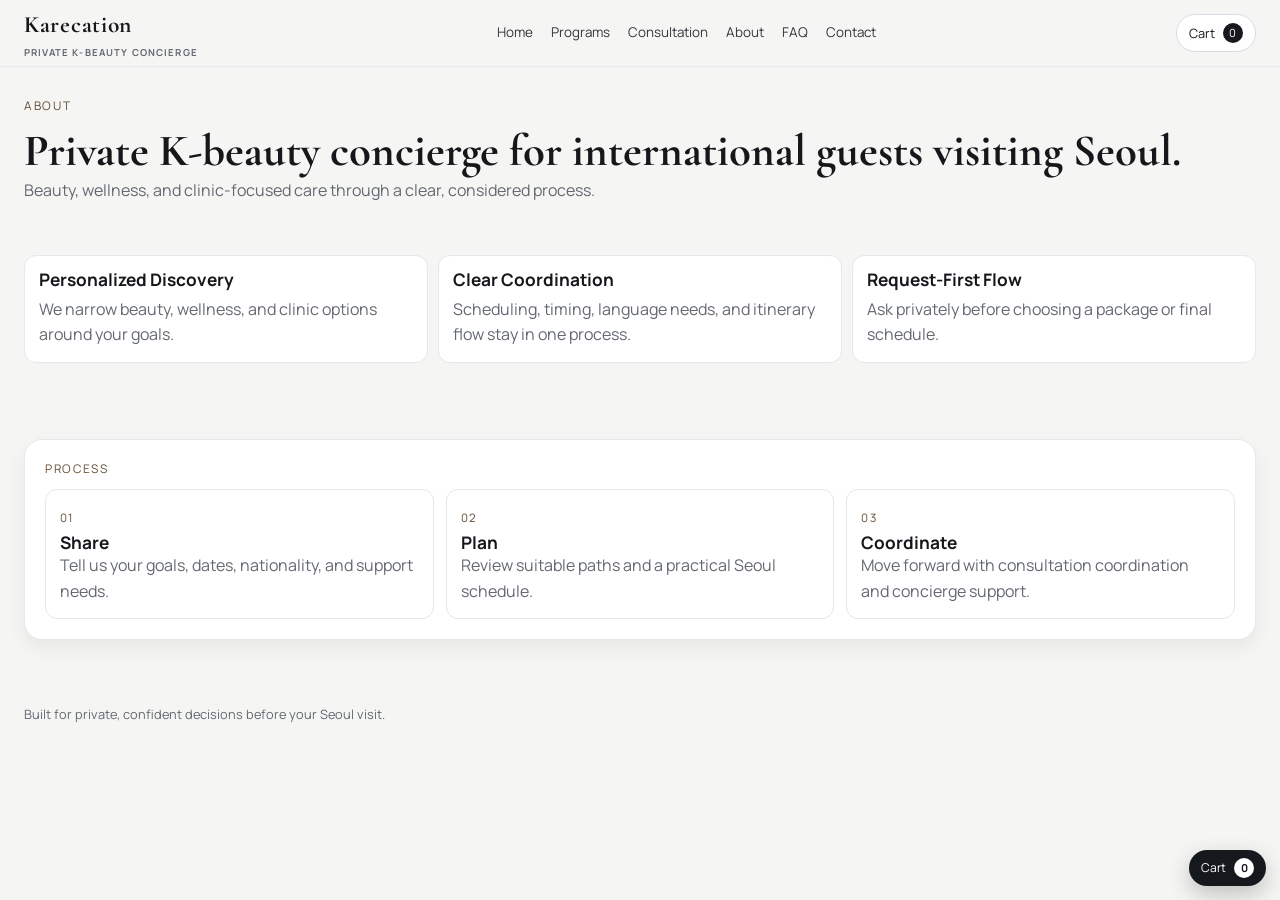
==== about.html @ 0012099a "Add files via upload" ====
<!DOCTYPE html>
<html lang="en">
<head>
  <meta charset="UTF-8">
  <meta name="viewport" content="width=device-width, initial-scale=1.0, viewport-fit=cover">
  <title>About | Karecation</title>
  <meta name="description" content="How Karecation coordinates private K-beauty care for international guests visiting Seoul.">
  <link rel="stylesheet" href="style.css">
  <script src="script.js" defer></script>
</head>
<body data-page="about">
  <header class="site-header">
    <div class="container nav-row">
      <a class="brand" href="index.html">Karecation<small>Private K-beauty concierge</small></a>
      <nav class="main-nav" aria-label="Main">
        <a data-page="home" href="index.html">Home</a>
        <a data-page="programs" href="programs.html">Programs</a>
        <a data-page="booking" href="booking.html">Consultation</a>
        <a data-page="about" href="about.html">About</a>
        <a data-page="faq" href="faq.html">FAQ</a>
        <a data-page="contact" href="contact.html">Contact</a>
      </nav>
      <a class="cart-entry" href="cart.html">Cart <span class="cart-count" data-cart-count>0</span></a>
    </div>
  </header>

  <main>
    <section class="page-hero">
      <div class="container">
        <p class="eyebrow">About</p>
        <h1>Private K-beauty concierge for international guests visiting Seoul.</h1>
        <p class="lead">Beauty, wellness, and clinic-focused care through a clear, considered process.</p>
      </div>
    </section>

    <section class="section-sm">
      <div class="container info-grid">
        <article class="info-card"><h3 id="aboutCard1Title">Personalized Discovery</h3><p class="muted" id="aboutCard1Text" style="margin-top:6px;">We narrow beauty, wellness, and clinic options around your goals.</p></article>
        <article class="info-card"><h3 id="aboutCard2Title">Clear Coordination</h3><p class="muted" id="aboutCard2Text" style="margin-top:6px;">Scheduling, timing, language needs, and itinerary flow stay in one process.</p></article>
        <article class="info-card"><h3 id="aboutCard3Title">Request-First Flow</h3><p class="muted" id="aboutCard3Text" style="margin-top:6px;">Ask privately before choosing a package or final schedule.</p></article>
      </div>
    </section>

    <section class="section-sm">
      <div class="container card card-inner">
        <p class="eyebrow" id="aboutFlowEyebrow">Process</p>
        <div class="step-grid">
          <article class="step"><span class="step-index">01</span><h3 id="aboutStep1Title">Share</h3><p class="muted" id="aboutStep1Text">Tell us your goals, dates, nationality, and support needs.</p></article>
          <article class="step"><span class="step-index">02</span><h3 id="aboutStep2Title">Plan</h3><p class="muted" id="aboutStep2Text">Review suitable paths and a practical Seoul schedule.</p></article>
          <article class="step"><span class="step-index">03</span><h3 id="aboutStep3Title">Coordinate</h3><p class="muted" id="aboutStep3Text">Move forward with consultation coordination and concierge support.</p></article>
        </div>
      </div>
    </section>
  </main>

  <footer class="site-footer">
    <div class="container">Built for private, confident decisions before your Seoul visit.</div>
  </footer>

  <a class="floating-cart" href="cart.html">Cart <strong data-cart-count>0</strong></a>
  <div class="container"><p id="globalFlash" class="status-message"></p></div>
</body>
</html>
---- style.css ----
﻿
@import url("https://fonts.googleapis.com/css2?family=Cormorant+Garamond:wght@600;700&family=Manrope:wght@400;500;600;700&display=swap");

:root {
  --bg: #f5f5f3;
  --surface: #ffffff;
  --surface-soft: #fbfbfa;
  --text: #15171b;
  --muted: #636871;
  --line: #e5e7ea;
  --accent: #7f684b;
  --accent-strong: #634d34;
  --success: #2f6a52;
  --danger: #9d4545;
  --radius-lg: 18px;
  --radius-md: 12px;
  --radius-sm: 9px;
  --shadow-sm: 0 8px 20px rgba(18, 20, 24, 0.06);
  --site-max-width: 1480px;
  --site-gutter: 24px;
  --max: var(--site-max-width);
}

*,
*::before,
*::after {
  box-sizing: border-box;
}

html,
body {
  margin: 0;
  padding: 0;
}

html {
  -webkit-text-size-adjust: 100%;
  text-size-adjust: 100%;
}

body {
  font-family: "Manrope", "Segoe UI", sans-serif;
  background: var(--bg);
  color: var(--text);
  line-height: 1.6;
  overflow-x: hidden;
}

a {
  color: inherit;
  text-decoration: none;
  overflow-wrap: anywhere;
}

img {
  display: block;
  width: 100%;
  max-width: 100%;
  height: auto;
}

.container {
  width: min(var(--site-max-width), calc(100% - (var(--site-gutter) * 2)));
  margin-inline: auto;
  min-width: 0;
}

.site-header .container,
.page-hero > .container,
.section > .container,
.section-sm > .container,
.site-footer .container {
  width: min(var(--site-max-width), calc(100% - (var(--site-gutter) * 2)));
}

.section {
  padding: 56px 0;
}

.section-sm {
  padding: 38px 0;
}

.eyebrow {
  margin: 0 0 10px;
  font-size: 0.74rem;
  letter-spacing: 0.14em;
  text-transform: uppercase;
  color: var(--accent-strong);
}

h1,
h2,
h3,
h4 {
  margin: 0;
  line-height: 1.16;
  overflow-wrap: anywhere;
  text-wrap: balance;
}

.display,
h1,
h2 {
  font-family: "Cormorant Garamond", Georgia, serif;
}

h1 {
  font-size: clamp(2rem, 3.5vw, 3rem);
}

h2 {
  font-size: clamp(1.6rem, 2.9vw, 2.4rem);
}

h3 {
  font-size: 1.08rem;
}

p {
  margin: 0;
  overflow-wrap: anywhere;
}

.lead {
  color: var(--muted);
  max-width: 60ch;
}

.microcopy {
  margin: 10px 0 16px;
  color: #3f444d;
  font-size: 0.9rem;
  font-weight: 600;
  max-width: 58ch;
}

.muted {
  color: var(--muted);
}

.card {
  background: var(--surface);
  border: 1px solid var(--line);
  border-radius: var(--radius-lg);
  box-shadow: var(--shadow-sm);
}

.card-inner {
  padding: 20px;
}

.btn {
  display: inline-flex;
  align-items: center;
  justify-content: center;
  min-height: 44px;
  padding: 0 16px;
  border-radius: 999px;
  border: 1px solid transparent;
  font-size: 0.88rem;
  font-weight: 600;
  cursor: pointer;
  transition: transform 0.18s ease, box-shadow 0.18s ease, background-color 0.18s ease;
  touch-action: manipulation;
  -webkit-tap-highlight-color: transparent;
}

.btn:hover {
  transform: translateY(-1px);
}

.btn:disabled {
  opacity: 0.45;
  cursor: not-allowed;
  transform: none;
  box-shadow: none;
}

.btn-primary {
  color: #fff;
  background: linear-gradient(180deg, #856d50, #654f37);
  box-shadow: 0 8px 18px rgba(101, 79, 55, 0.25);
}

.btn-secondary {
  background: #fff;
  border-color: #d6d9de;
  color: #23252a;
}

.btn-ghost {
  background: transparent;
  border-color: #cfd4da;
  color: #424750;
}

.site-header {
  position: sticky;
  top: 0;
  padding-top: env(safe-area-inset-top);
  z-index: 60;
  border-bottom: 1px solid #e6e8eb;
  background: rgba(245, 245, 243, 0.9);
  -webkit-backdrop-filter: blur(10px);
  backdrop-filter: blur(10px);
}

.nav-row {
  min-height: 66px;
  display: flex;
  align-items: center;
  justify-content: space-between;
  gap: 16px;
}

.brand {
  font-family: "Cormorant Garamond", Georgia, serif;
  font-size: 1.46rem;
  font-weight: 700;
  letter-spacing: 0.03em;
}

.brand small {
  display: block;
  margin-top: 1px;
  font-family: "Manrope", sans-serif;
  font-size: 0.6rem;
  letter-spacing: 0.12em;
  text-transform: uppercase;
  color: var(--muted);
}

.main-nav {
  display: flex;
  align-items: center;
  gap: 14px;
  flex-wrap: wrap;
  min-width: 0;
}

.main-nav a {
  font-size: 0.84rem;
  color: #33363d;
  border-bottom: 1px solid transparent;
  padding: 8px 2px;
  white-space: nowrap;
}

.main-nav a:hover,
.main-nav a.active {
  border-color: #9b866f;
}

.language-switcher {
  display: inline-flex;
  align-items: center;
  gap: 2px;
  border: 1px solid #d8dce2;
  border-radius: 999px;
  background: #fff;
  padding: 3px;
}

.language-switcher button {
  min-height: 28px;
  border: 0;
  border-radius: 999px;
  background: transparent;
  color: #4a4f58;
  cursor: pointer;
  font: inherit;
  font-size: 0.72rem;
  font-weight: 700;
  padding: 0 8px;
  white-space: nowrap;
}

.language-switcher button.active {
  background: #17191d;
  color: #fff;
}

.cart-entry {
  display: inline-flex;
  align-items: center;
  gap: 8px;
  border: 1px solid #d8dce2;
  border-radius: 999px;
  padding: 8px 12px;
  background: #fff;
  font-size: 0.8rem;
}

.cart-count {
  min-width: 20px;
  height: 20px;
  border-radius: 999px;
  display: inline-flex;
  align-items: center;
  justify-content: center;
  background: #17191d;
  color: #fff;
  font-size: 0.7rem;
}

.page-hero {
  padding: 30px 0 14px;
}

.hero {
  display: grid;
  grid-template-columns: 1fr;
  gap: 24px;
  align-items: stretch;
}

.hero-copy {
  padding: 24px;
  display: flex;
  flex-direction: column;
  justify-content: center;
}

.hero-copy h1 {
  margin-bottom: 10px;
  max-width: 15ch;
}

.hero-copy .lead {
  margin-bottom: 18px;
  max-width: 38ch;
}

.hero-media {
  border-radius: var(--radius-lg);
  overflow: hidden;
  min-height: 300px;
  border: 1px solid var(--line);
}

.hero-media img {
  height: 100%;
  object-fit: cover;
}

.hero-package {
  min-height: 360px;
  padding: 0;
  overflow: hidden;
  display: grid;
  align-content: start;
}

.home-hero-section {
  padding-top: 30px;
}

.hero-wide-container {
  width: 100%;
  margin-inline: auto;
  display: grid;
  gap: 18px;
}

.hero-background-card {
  position: relative;
  min-height: 620px;
  border-radius: 28px;
  overflow: hidden;
  border: 1px solid #d9ddd4;
  box-shadow: 0 24px 60px rgba(0, 0, 0, 0.08);
  background: #efede8;
}

.hero-carousel-bg {
  position: absolute;
  inset: 0;
  margin: 0;
}

.all-in-one-carousel {
  border-radius: 0;
  border: 0;
  background: transparent;
  min-height: 100%;
}

.all-in-one-carousel:focus-visible {
  outline: 2px solid #2c3139;
  outline-offset: 2px;
}

.all-in-one-slide {
  position: absolute;
  inset: 0;
  width: 100%;
  height: 100%;
  object-fit: cover;
  display: block;
  opacity: 0;
  transition: opacity 450ms ease;
  pointer-events: none;
}

.all-in-one-slide.is-active {
  opacity: 1;
}

.hero-bg-overlay {
  position: absolute;
  inset: 0;
  z-index: 1;
  background: linear-gradient(90deg, rgba(20, 16, 12, 0.62) 0%, rgba(20, 16, 12, 0.42) 42%, rgba(20, 16, 12, 0.08) 100%);
}

.hero-overlay-content {
  position: relative;
  z-index: 2;
  min-height: 620px;
  max-width: 600px;
  padding: 72px;
  display: flex;
  flex-direction: column;
  justify-content: center;
  gap: 10px;
}

.hero-overlay-content .eyebrow,
.hero-overlay-content .hero-package-price,
.hero-overlay-content .muted,
.hero-overlay-content .hero-package-note {
  color: rgba(255, 255, 255, 0.9);
}

.hero-overlay-content .eyebrow {
  font-size: clamp(0.82rem, 1.2vw, 0.9rem);
  margin-bottom: 12px;
}

.hero-overlay-content .hero-package-title {
  color: #fff;
  font-size: clamp(3.2rem, 5vw, 5.8rem);
  max-width: 12ch;
  line-height: 0.98;
}

.hero-overlay-content .hero-package-price {
  font-size: clamp(1.35rem, 2.1vw, 1.5rem);
  font-weight: 700;
  letter-spacing: 0.01em;
}

.hero-overlay-content #allInOneCardDescription {
  font-size: clamp(1.05rem, 1.5vw, 1.18rem);
  line-height: 1.62;
}

.hero-overlay-content .hero-package-note {
  font-size: clamp(0.92rem, 1.2vw, 1rem);
}

.hero-overlay-content .home-package-cta {
  margin-top: 32px;
}

.hero-overlay-content .home-package-cta .btn {
  width: auto;
  min-width: 250px;
  max-width: 300px;
  min-height: 54px;
  padding: 16px 36px;
  font-size: 1rem;
  margin-left: 32px;
}

.hero-package-title {
  font-family: "Cormorant Garamond", Georgia, serif;
  font-size: clamp(1.5rem, 2.4vw, 2rem);
}

.hero-package-price {
  font-size: 1.05rem;
  font-weight: 700;
  color: #2b2f36;
}

.hero-package-note {
  margin: 0;
  font-size: 0.8rem;
  color: #4e535d;
}

.allinone-builder {
  border-top: 1px solid var(--line);
  padding: 18px 22px 22px;
  background: var(--surface-soft);
  scroll-margin-top: 96px;
}

.allinone-builder-card {
  border-top: 0;
  border-radius: 18px;
  border: 1px solid var(--line);
  box-shadow: var(--shadow-sm);
}

.allinone-builder-head {
  display: grid;
  gap: 8px;
  margin-bottom: 10px;
}

.allinone-builder-head h4 {
  font-size: 1.05rem;
}

.allinone-counter {
  font-size: 0.8rem;
  font-weight: 700;
  color: #4f5560;
}

.allinone-pricing {
  border: 1px solid var(--line);
  border-radius: 10px;
  background: #fff;
  padding: 10px 11px;
  display: grid;
  gap: 4px;
}

.allinone-pricing p {
  display: flex;
  justify-content: space-between;
  gap: 8px;
  font-size: 0.8rem;
  color: #3f444d;
}

.allinone-pricing p strong {
  color: #23262d;
  font-weight: 700;
}

.allinone-ready {
  font-size: 0.8rem;
  color: var(--success);
  font-weight: 600;
}

.allinone-group {
  margin: 12px 0;
}

.allinone-group-label {
  margin: 0 0 8px;
  font-size: 0.78rem;
  letter-spacing: 0.08em;
  text-transform: uppercase;
  color: #5f4c34;
}

.allinone-options {
  display: grid;
  gap: 8px;
}

.allinone-option {
  width: 100%;
  text-align: left;
  border: 1px solid #d8dde4;
  border-radius: 11px;
  background: #fff;
  color: inherit;
  padding: 10px 11px;
  cursor: pointer;
  display: grid;
  gap: 4px;
  transition: border-color 0.18s ease, box-shadow 0.18s ease, background-color 0.18s ease;
}

.allinone-option strong {
  font-size: 0.88rem;
}

.allinone-option span {
  font-size: 0.78rem;
  color: var(--muted);
}

.allinone-option.is-selected {
  border-color: #8f7a5f;
  background: #fcfaf7;
  box-shadow: inset 0 0 0 1px rgba(143, 122, 95, 0.12);
}

.product-section {
  padding-top: 18px;
}

.section-head {
  display: flex;
  justify-content: space-between;
  align-items: end;
  gap: 16px;
  margin-bottom: 14px;
}

.stat-row {
  display: grid;
  grid-template-columns: repeat(3, minmax(0, 1fr));
  gap: 10px;
}

.stat {
  border: 1px solid var(--line);
  border-radius: var(--radius-sm);
  padding: 10px;
  background: var(--surface-soft);
}
.stat strong {
  display: block;
  font-size: 0.82rem;
}

.stat span {
  color: var(--muted);
  font-size: 0.75rem;
}

.step-grid {
  display: grid;
  grid-template-columns: repeat(3, minmax(0, 1fr));
  gap: 12px;
  width: 100%;
}

.step-grid-4 {
  grid-template-columns: repeat(4, minmax(0, 1fr));
}

.pain-grid {
  display: grid;
  grid-template-columns: repeat(3, minmax(0, 1fr));
  gap: 12px;
}

.section-title {
  max-width: 980px;
  margin-bottom: 14px;
}

.section-contrast {
  background: #ecece8;
  border-top: 1px solid #e1e2df;
  border-bottom: 1px solid #e1e2df;
}

.step {
  border: 1px solid var(--line);
  border-radius: var(--radius-md);
  background: #fff;
  padding: 14px;
}

.step-index {
  display: inline-block;
  font-size: 0.72rem;
  color: var(--accent-strong);
  letter-spacing: 0.12em;
  text-transform: uppercase;
  margin-bottom: 6px;
}

.grid-programs {
  display: grid;
  grid-template-columns: repeat(3, minmax(0, 1fr));
  gap: 14px;
  width: 100%;
}

.program-grid {
  width: 100%;
}

.split-2 {
  display: grid;
  grid-template-columns: repeat(2, minmax(0, 1fr));
  gap: 12px;
}

.program-card {
  border: 1px solid var(--line);
  border-radius: var(--radius-lg);
  background: #fff;
  overflow: hidden;
  display: flex;
  flex-direction: column;
}

.program-card-image {
  aspect-ratio: 16 / 10;
  overflow: hidden;
  border-bottom: 1px solid var(--line);
}

.program-card-image img {
  height: 100%;
  object-fit: cover;
}

.program-card-body {
  padding: 14px;
  display: flex;
  flex: 1;
  flex-direction: column;
}

.program-meta {
  display: flex;
  gap: 8px;
  flex-wrap: wrap;
  margin-bottom: 8px;
}

.badge {
  border: 1px solid #d9dde3;
  border-radius: 999px;
  padding: 3px 9px;
  font-size: 0.7rem;
  color: #4e5460;
  background: #fafafa;
}

.program-title {
  font-size: 1.02rem;
  margin-bottom: 6px;
}

.program-desc {
  color: var(--muted);
  font-size: 0.84rem;
  min-height: 1.4em;
}

.program-price {
  margin: 12px 0;
  display: flex;
  justify-content: space-between;
  align-items: baseline;
}

.program-price strong {
  font-size: 1rem;
}

.program-price span {
  color: var(--muted);
  font-size: 0.79rem;
}

body[data-page="programs"] .program-price strong {
  display: none;
}

.program-actions {
  display: flex;
  gap: 8px;
  margin-top: auto;
}

.program-actions .btn {
  flex: 1;
  min-height: 42px;
  font-size: 0.8rem;
}

.filter-toolbar {
  display: grid;
  gap: 10px;
  margin-bottom: 16px;
}

.chip-group {
  display: flex;
  flex-wrap: wrap;
  gap: 8px;
}

.chip {
  border: 1px solid #d5dae1;
  background: #fff;
  border-radius: 999px;
  padding: 7px 12px;
  font-size: 0.78rem;
  cursor: pointer;
}

.chip.active {
  border-color: #8f7a5f;
  color: #6d5538;
}

.toolbar-row {
  display: flex;
  flex-wrap: wrap;
  gap: 8px;
}

input,
select,
textarea {
  width: 100%;
  min-height: 40px;
  border: 1px solid #d5dae1;
  border-radius: 10px;
  padding: 8px 10px;
  font: inherit;
  font-size: 16px;
  color: inherit;
  background: #fff;
}

textarea {
  min-height: 110px;
  resize: vertical;
}

.search {
  max-width: 260px;
}

.pdp-grid {
  display: grid;
  grid-template-columns: 1fr 1fr;
  gap: 16px;
}

.pdp-media {
  border: 1px solid var(--line);
  border-radius: var(--radius-lg);
  overflow: hidden;
  min-height: 320px;
}

.pdp-media img {
  height: 100%;
  object-fit: cover;
}

.pdp-info {
  padding: 6px 0;
}

.pdp-info h1 {
  margin: 4px 0 8px;
}

.pdp-price {
  font-size: 1.8rem;
  margin: 12px 0;
}

.key-facts {
  display: grid;
  grid-template-columns: repeat(3, minmax(0, 1fr));
  gap: 8px;
  margin: 10px 0 14px;
}

.key-fact {
  border: 1px solid var(--line);
  border-radius: 10px;
  padding: 8px;
  background: #fff;
}

.key-fact strong {
  display: block;
  font-size: 0.68rem;
  text-transform: uppercase;
  letter-spacing: 0.08em;
  color: #6a5438;
}

.key-fact span {
  font-size: 0.82rem;
}

.list-stack {
  display: grid;
  gap: 8px;
}

.list-item {
  border: 1px solid var(--line);
  border-radius: 10px;
  padding: 10px;
  background: #fff;
}

.sticky-cta {
  position: sticky;
  bottom: 12px;
  z-index: 40;
  margin-top: 16px;
  border: 1px solid #d5dae1;
  border-radius: 12px;
  background: rgba(255, 255, 255, 0.95);
  padding: 10px;
  display: flex;
  justify-content: space-between;
  align-items: center;
  gap: 10px;
}

.sticky-cta strong {
  font-size: 1.15rem;
}
.cart-layout {
  display: grid;
  grid-template-columns: 1.5fr 1fr;
  gap: 14px;
  width: 100%;
}

.cart-items {
  display: grid;
  gap: 10px;
}

.cart-item {
  border: 1px solid var(--line);
  border-radius: 12px;
  background: #fff;
  padding: 12px;
}

.cart-head {
  display: flex;
  justify-content: space-between;
  gap: 10px;
  align-items: flex-start;
}

.cart-head h3 {
  font-size: 1rem;
}

.cart-controls {
  display: grid;
  grid-template-columns: repeat(2, minmax(0, 1fr));
  gap: 8px;
  margin-top: 10px;
}

.option-list {
  margin-top: 8px;
  display: flex;
  flex-wrap: wrap;
  gap: 6px;
}

.option {
  display: inline-flex;
  align-items: center;
  gap: 6px;
  border: 1px solid #d8dde3;
  border-radius: 999px;
  padding: 4px 10px;
  font-size: 0.74rem;
  background: #fff;
}

.option input {
  width: 13px;
  height: 13px;
  margin: 0;
}

.summary-card {
  position: sticky;
  top: 82px;
  align-self: start;
  border: 1px solid var(--line);
  border-radius: 12px;
  background: #fff;
  padding: 14px;
}

.total-row {
  display: flex;
  justify-content: space-between;
  gap: 8px;
  margin: 8px 0;
  font-size: 0.85rem;
}

.total-row strong {
  font-size: 0.96rem;
}

.payment-note {
  font-size: 0.78rem;
  margin: 8px 0 0;
}

.booking-grid {
  display: grid;
  grid-template-columns: 1.2fr 1fr;
  gap: 14px;
  width: 100%;
}

.booking-layout {
  width: 100%;
}

.form-card {
  border: 1px solid var(--line);
  border-radius: 12px;
  background: #fff;
  padding: 16px;
}

.payment-cta-wrap {
  margin-top: 14px;
}

.payment-cta-card {
  display: grid;
  gap: 10px;
}

.payment-cta-actions {
  display: flex;
  flex-wrap: wrap;
  gap: 10px;
}

.payment-cta-actions .btn {
  flex: 1 1 260px;
  min-height: 44px;
}

.field-grid {
  display: grid;
  grid-template-columns: repeat(2, minmax(0, 1fr));
  gap: 8px;
}

label {
  font-size: 0.8rem;
  color: #474c56;
  display: grid;
  gap: 5px;
}

.status-message {
  margin-top: 8px;
  min-height: 1.1em;
  font-size: 0.82rem;
  color: var(--muted);
}

.status-message.success {
  color: var(--success);
}

.status-message.error {
  color: var(--danger);
}

.faq-list {
  display: grid;
  gap: 8px;
}

.compact-faq .faq-list {
  max-width: 1080px;
  margin-inline: auto;
}

.faq-item {
  border: 1px solid var(--line);
  border-radius: 10px;
  background: #fff;
  padding: 10px;
}

.faq-item summary {
  cursor: pointer;
  font-weight: 600;
  font-size: 0.9rem;
  list-style: none;
}

.faq-item summary::-webkit-details-marker {
  display: none;
}

.faq-item p {
  margin-top: 6px;
  color: var(--muted);
  font-size: 0.84rem;
}

.info-grid {
  display: grid;
  grid-template-columns: repeat(3, minmax(0, 1fr));
  gap: 10px;
  width: 100%;
}

.info-card {
  border: 1px solid var(--line);
  border-radius: 12px;
  background: #fff;
  padding: 14px;
}

.contact-channels-section {
  padding-top: 6px;
}

.contact-channels-head {
  margin-bottom: 16px;
  max-width: 64ch;
}

.contact-channels-head h2 {
  margin-bottom: 8px;
}

.contact-channels-head .lead {
  margin-bottom: 4px;
}

.contact-channel-grid {
  display: grid;
  grid-template-columns: repeat(3, minmax(0, 1fr));
  gap: 12px;
}

.contact-channel-card {
  border: 1px solid var(--line);
  border-radius: var(--radius-lg);
  background: #fff;
  padding: 16px;
  display: grid;
  gap: 12px;
  box-shadow: var(--shadow-sm);
}

.contact-channel-head h3 {
  font-size: 1rem;
}

.contact-channel-address {
  margin-top: 4px;
  font-size: 0.82rem;
  color: var(--muted);
}

.channel-qr-shell {
  margin: 0;
  border: 1px solid var(--line);
  border-radius: 12px;
  background: #fff;
  padding: 12px;
  display: grid;
  place-items: center;
  min-height: 188px;
}

.channel-qr-shell img {
  width: 100%;
  max-width: 220px;
  height: auto;
  object-fit: contain;
  display: block;
  margin: 0 auto;
  image-rendering: -webkit-optimize-contrast;
  image-rendering: crisp-edges;
}

.channel-qr-missing {
  display: none;
  text-align: center;
  font-size: 0.78rem;
  color: var(--muted);
}

.channel-qr-shell.is-missing .channel-qr-missing {
  display: block;
}

.contact-channel-link {
  display: inline-flex;
  align-items: center;
  min-height: 38px;
  width: fit-content;
  padding: 0 12px;
  border: 1px solid #d6d9de;
  border-radius: 999px;
  background: #fff;
  font-size: 0.78rem;
  font-weight: 600;
}

.contact-channel-link:hover {
  border-color: #bbc1ca;
}

.final-cta {
  padding-bottom: 64px;
}

.final-cta-inner {
  display: flex;
  justify-content: space-between;
  align-items: center;
  gap: 18px;
  width: 100%;
  padding: 24px;
  border: 1px solid var(--line);
  border-radius: var(--radius-lg);
  background: #15171b;
  color: #fff;
}

.final-cta-inner .eyebrow,
.final-cta-inner .lead {
  color: #d9cab8;
}

.final-cta-inner h2 {
  max-width: 960px;
}

.empty-state {
  border: 1px dashed #cfd5dd;
  border-radius: 12px;
  background: #fff;
  padding: 20px;
  text-align: center;
}

.floating-cart {
  position: fixed;
  right: max(14px, env(safe-area-inset-right));
  bottom: max(14px, calc(env(safe-area-inset-bottom) + 10px));
  z-index: 70;
  display: inline-flex;
  align-items: center;
  gap: 8px;
  border-radius: 999px;
  background: #15181d;
  color: #fff;
  padding: 8px 12px;
  font-size: 0.76rem;
  box-shadow: 0 8px 22px rgba(0, 0, 0, 0.22);
}

.floating-cart strong {
  min-width: 20px;
  height: 20px;
  border-radius: 999px;
  background: #fff;
  color: #13161a;
  display: inline-flex;
  align-items: center;
  justify-content: center;
  font-size: 0.68rem;
}

.site-footer {
  padding: 26px 0 38px;
  color: var(--muted);
  font-size: 0.8rem;
}

.footer-grid {
  display: grid;
  grid-template-columns: 1.3fr 1fr 1fr;
  gap: 10px;
}

.footer-grid h4 {
  margin-bottom: 6px;
  font-size: 0.72rem;
  text-transform: uppercase;
  letter-spacing: 0.1em;
  color: #343942;
}

.footer-links {
  display: grid;
  gap: 4px;
}

@media (max-width: 920px) {
  body {
    padding-bottom: 76px;
  }

  .hero,
  .pdp-grid,
  .split-2,
  .cart-layout,
  .booking-grid,
  .grid-programs,
  .step-grid,
  .step-grid-4,
  .pain-grid,
  .info-grid,
  .footer-grid {
    grid-template-columns: 1fr;
  }

  .final-cta-inner {
    align-items: flex-start;
    flex-direction: column;
  }

  .section-head {
    align-items: flex-start;
    flex-direction: column;
  }

  .summary-card {
    position: static;
  }

  .field-grid,
  .cart-controls,
  .stat-row,
  .key-facts {
    grid-template-columns: 1fr;
  }

  .main-nav {
    width: 100%;
    order: 3;
    overflow-x: auto;
    flex-wrap: nowrap;
    padding-bottom: 3px;
    -webkit-overflow-scrolling: touch;
    scrollbar-width: none;
  }

  .main-nav::-webkit-scrollbar {
    display: none;
  }

  .language-switcher {
    order: 2;
    margin-left: auto;
  }

  .nav-row {
    flex-wrap: wrap;
    padding: 8px 0;
  }

  .program-price {
    align-items: flex-start;
    gap: 4px;
    flex-direction: column;
  }

  .contact-channel-grid {
    grid-template-columns: repeat(2, minmax(0, 1fr));
  }

  .hero-background-card {
    min-height: 600px;
  }

  .hero-overlay-content {
    min-height: 600px;
    padding: 56px 40px;
    max-width: 560px;
  }

  .hero-overlay-content .hero-package-title {
    font-size: clamp(2rem, 6vw, 3rem);
  }
}

@media (max-width: 768px) {
  :root {
    --site-gutter: 16px;
  }

  .hero-overlay-content .hero-package-title {
    font-size: clamp(2.4rem, 12vw, 3.4rem);
    line-height: 1.02;
  }

  .hero-overlay-content .hero-package-price {
    font-size: clamp(1.2rem, 4.5vw, 1.35rem);
  }

  .hero-overlay-content #allInOneCardDescription {
    font-size: clamp(0.98rem, 3.7vw, 1.08rem);
  }

  .hero-overlay-content .hero-package-note {
    font-size: clamp(0.86rem, 3.2vw, 0.95rem);
  }

  .hero-overlay-content .home-package-cta .btn {
    min-width: 220px;
    max-width: 280px;
    min-height: 50px;
    padding: 14px 28px;
    margin-left: 0;
  }
}

@media (max-width: 640px) {
  .section {
    padding: 42px 0;
  }

  .section-sm {
    padding: 28px 0;
  }

  .page-hero {
    padding: 22px 0 10px;
  }

  .brand {
    font-size: 1.25rem;
  }

  .brand small {
    font-size: 0.56rem;
  }

  .cart-entry {
    order: 2;
    padding: 7px 10px;
    font-size: 0.76rem;
  }

  .language-switcher button {
    padding: 0 6px;
  }

  .hero-copy,
  .form-card,
  .summary-card,
  .card-inner {
    padding: 14px;
  }

  .allinone-builder {
    padding: 14px;
  }

  .hero-background-card {
    min-height: 560px;
    border-radius: 22px;
  }

  .hero-overlay-content {
    min-height: 560px;
    max-width: 100%;
    padding: 36px 28px;
    gap: 9px;
  }

  .hero-bg-overlay {
    background: linear-gradient(180deg, rgba(20, 16, 12, 0.70) 0%, rgba(20, 16, 12, 0.45) 60%, rgba(20, 16, 12, 0.20) 100%);
  }

  .hero-overlay-content .home-package-cta .btn {
    width: auto;
    min-width: 220px;
    max-width: 280px;
    min-height: 48px;
    padding: 14px 28px;
    margin-left: 0;
  }

  .hero-copy h1 {
    max-width: 15ch;
  }

  .final-cta-inner {
    padding: 18px;
  }

  .final-cta-inner .btn {
    width: 100%;
  }

  .sticky-cta {
    flex-direction: column;
    align-items: stretch;
    bottom: max(10px, calc(env(safe-area-inset-bottom) + 8px));
  }

  .sticky-cta > div {
    display: grid !important;
    grid-template-columns: 1fr 1fr;
  }

  .program-actions .btn,
  .sticky-cta .btn {
    min-height: 44px;
  }

  .footer-grid {
    gap: 16px;
  }

  .contact-channel-grid {
    grid-template-columns: 1fr;
  }

  .contact-channel-card {
    padding: 14px;
  }

  .channel-qr-shell {
    min-height: 172px;
  }
}

@media (hover: none) {
  .btn:hover {
    transform: none;
  }

  .main-nav a:hover {
    border-color: transparent;
  }
}
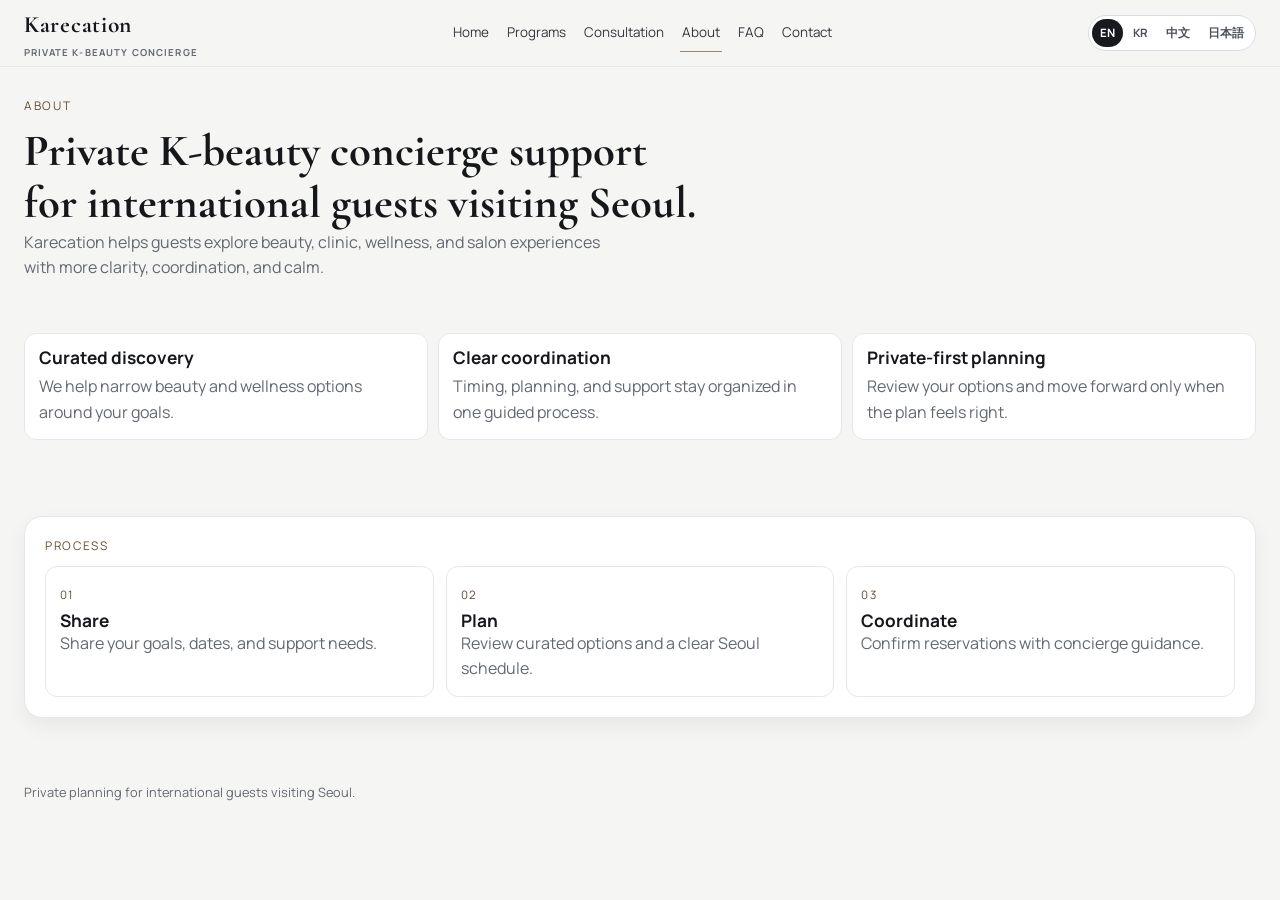
==== commit e739ba48: "Add files via upload" ====
--- a/about.html
+++ b/about.html
@@ -5,8 +5,8 @@
   <meta name="viewport" content="width=device-width, initial-scale=1.0, viewport-fit=cover">
   <title>About | Karecation</title>
   <meta name="description" content="How Karecation coordinates private K-beauty care for international guests visiting Seoul.">
-  <link rel="stylesheet" href="style.css">
-  <script src="script.js" defer></script>
+  <link rel="stylesheet" href="style.css?v=20260605">
+  <script src="script.js?v=20260605" defer></script>
 </head>
 <body data-page="about">
   <header class="site-header">
@@ -60,5 +60,5 @@
   <a class="floating-cart" href="cart.html">Cart <strong data-cart-count>0</strong></a>
   <div class="container"><p id="globalFlash" class="status-message"></p></div>
 </body>
-</html>
-
+</html>
+
--- a/style.css
+++ b/style.css
@@ -384,6 +384,7 @@
   border: 0;
   background: transparent;
   min-height: 100%;
+  overflow: hidden;
 }
 
 .all-in-one-carousel:focus-visible {
@@ -391,20 +392,69 @@
   outline-offset: 2px;
 }
 
+.all-in-one-carousel-viewport {
+  width: 100%;
+  height: 100%;
+  overflow: hidden;
+}
+
+.all-in-one-carousel-track {
+  display: flex;
+  width: 100%;
+  height: 100%;
+  transform: translateX(0);
+  transition: transform 450ms ease;
+}
+
 .all-in-one-slide {
-  position: absolute;
-  inset: 0;
+  flex: 0 0 100%;
   width: 100%;
   height: 100%;
   object-fit: cover;
   display: block;
-  opacity: 0;
-  transition: opacity 450ms ease;
   pointer-events: none;
 }
 
-.all-in-one-slide.is-active {
-  opacity: 1;
+.all-in-one-carousel-controls {
+  position: absolute;
+  inset: 0;
+  z-index: 3;
+  pointer-events: none;
+}
+
+.carousel-control {
+  position: absolute;
+  top: 50%;
+  width: 42px;
+  height: 42px;
+  border: 1px solid rgba(255, 255, 255, 0.42);
+  border-radius: 999px;
+  background: rgba(20, 16, 12, 0.28);
+  color: rgba(255, 255, 255, 0.92);
+  font: inherit;
+  font-size: 1.9rem;
+  line-height: 1;
+  display: inline-flex;
+  align-items: center;
+  justify-content: center;
+  cursor: pointer;
+  pointer-events: auto;
+  transform: translateY(-50%);
+  transition: background-color 0.18s ease, border-color 0.18s ease;
+}
+
+.carousel-control:hover,
+.carousel-control:focus-visible {
+  background: rgba(20, 16, 12, 0.42);
+  border-color: rgba(255, 255, 255, 0.72);
+}
+
+.carousel-control-prev {
+  left: 22px;
+}
+
+.carousel-control-next {
+  right: 22px;
 }
 
 .hero-bg-overlay {
@@ -452,12 +502,21 @@
 }
 
 .hero-overlay-content #allInOneCardDescription {
-  font-size: clamp(1.05rem, 1.5vw, 1.18rem);
-  line-height: 1.62;
+  max-width: 470px;
+  margin-top: 22px;
+  font-size: 20px;
+  line-height: 1.45;
+  font-weight: 500;
+  color: rgba(255, 255, 255, 0.95);
 }
 
 .hero-overlay-content .hero-package-note {
-  font-size: clamp(0.92rem, 1.2vw, 1rem);
+  max-width: 430px;
+  margin-top: 18px;
+  font-size: 16px;
+  line-height: 1.55;
+  font-weight: 400;
+  color: rgba(255, 255, 255, 0.82);
 }
 
 .hero-overlay-content .home-package-cta {
@@ -491,6 +550,7 @@
   color: #4e535d;
 }
 
+#allInOneBuilder,
 .allinone-builder {
   border-top: 1px solid var(--line);
   padding: 18px 22px 22px;
@@ -531,15 +591,16 @@
 }
 
 .allinone-pricing p {
-  display: flex;
-  justify-content: space-between;
-  gap: 8px;
-  font-size: 0.8rem;
-  color: #3f444d;
-}
-
-.allinone-pricing p strong {
+  margin: 0;
+  font-size: 0.82rem;
+  line-height: 1.5;
+  color: var(--muted);
+}
+
+.allinone-pricing h5 {
+  margin: 0 0 4px;
   color: #23262d;
+  font-size: 0.9rem;
   font-weight: 700;
 }
 
@@ -559,6 +620,13 @@
   letter-spacing: 0.08em;
   text-transform: uppercase;
   color: #5f4c34;
+}
+
+.allinone-category-label {
+  margin: 14px 0 8px;
+  font-size: 0.82rem;
+  color: #2f343d;
+  font-weight: 800;
 }
 
 .allinone-options {
@@ -700,14 +768,22 @@
 }
 
 .program-card-image {
+  display: block;
   aspect-ratio: 16 / 10;
   overflow: hidden;
   border-bottom: 1px solid var(--line);
 }
 
 .program-card-image img {
+  display: block;
+  width: 100%;
   height: 100%;
   object-fit: cover;
+  object-position: center;
+}
+
+.program-card-image.is-placeholder {
+  background: linear-gradient(135deg, #f7f0e8 0%, #e8ded2 52%, #cdbda7 100%);
 }
 
 .program-card-body {
@@ -715,6 +791,11 @@
   display: flex;
   flex: 1;
   flex-direction: column;
+}
+
+.program-title-link {
+  color: inherit;
+  text-decoration: none;
 }
 
 .program-meta {
@@ -1001,6 +1082,34 @@
   font-size: 0.96rem;
 }
 
+.discount-row {
+  color: #6d5538;
+}
+
+.discount-code-field {
+  margin: 10px 0 8px;
+}
+
+.discount-code-label {
+  gap: 5px;
+}
+
+.discount-code-message {
+  min-height: 1.05em;
+  margin: 4px 0 0;
+  color: var(--muted);
+  font-size: 0.76rem;
+  line-height: 1.4;
+}
+
+.discount-code-message.success {
+  color: var(--success);
+}
+
+.discount-code-message.error {
+  color: var(--danger);
+}
+
 .payment-note {
   font-size: 0.78rem;
   margin: 8px 0 0;
@@ -1055,6 +1164,12 @@
   color: #474c56;
   display: grid;
   gap: 5px;
+}
+
+.field-helper {
+  color: var(--muted);
+  font-size: 0.74rem;
+  line-height: 1.45;
 }
 
 .status-message {
@@ -1118,6 +1233,17 @@
   border-radius: 12px;
   background: #fff;
   padding: 14px;
+}
+
+.contact-line-list {
+  margin-top: 8px;
+  display: grid;
+  gap: 6px;
+}
+
+.contact-line-list p {
+  margin: 0;
+  line-height: 1.45;
 }
 
 .contact-channels-section {
@@ -1275,6 +1401,12 @@
   font-size: 0.68rem;
 }
 
+a[href="cart.html"],
+.cart-entry,
+.floating-cart {
+  display: none !important;
+}
+
 .site-footer {
   padding: 26px 0 38px;
   color: var(--muted);
@@ -1302,7 +1434,7 @@
 
 @media (max-width: 920px) {
   body {
-    padding-bottom: 76px;
+    padding-bottom: 0;
   }
 
   .hero,
@@ -1404,11 +1536,15 @@
   }
 
   .hero-overlay-content #allInOneCardDescription {
-    font-size: clamp(0.98rem, 3.7vw, 1.08rem);
+    max-width: 100%;
+    font-size: clamp(1.02rem, 4.2vw, 1.18rem);
+    line-height: 1.45;
   }
 
   .hero-overlay-content .hero-package-note {
-    font-size: clamp(0.86rem, 3.2vw, 0.95rem);
+    max-width: 100%;
+    font-size: clamp(0.9rem, 3.7vw, 1rem);
+    line-height: 1.55;
   }
 
   .hero-overlay-content .home-package-cta .btn {
